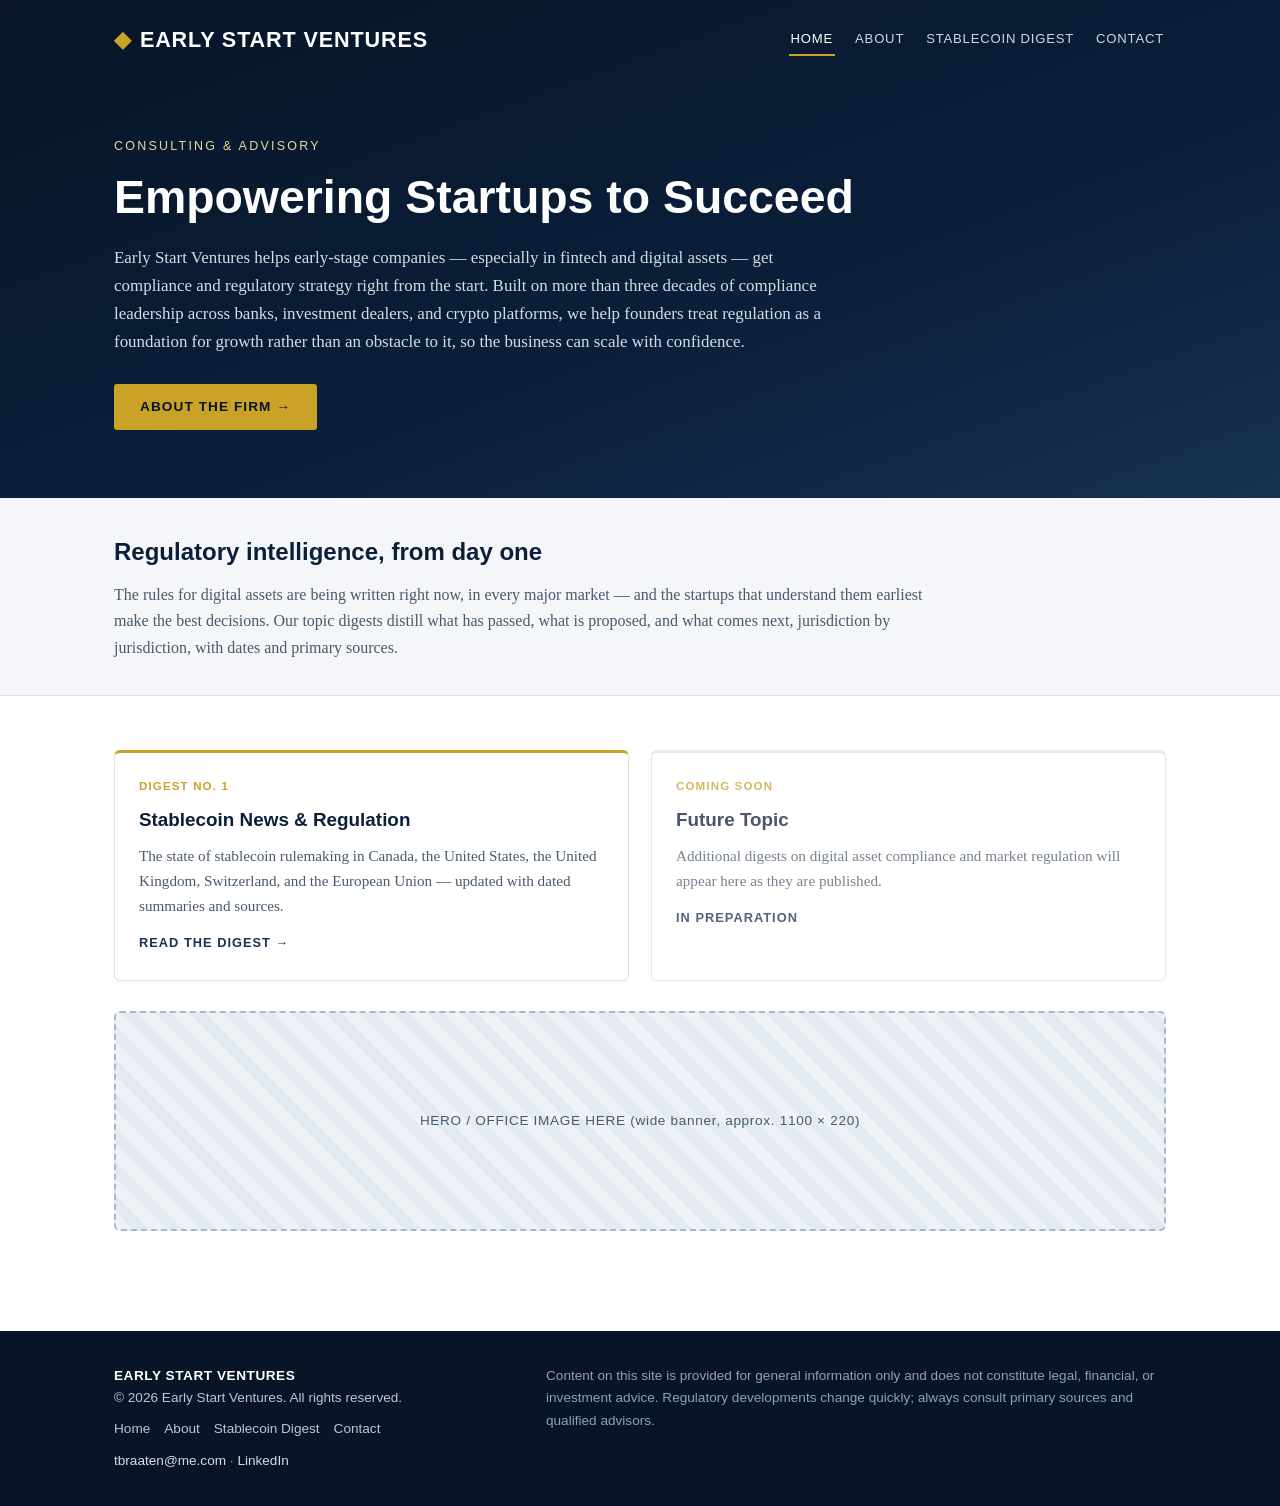
==== index.html @ daec95ac "Initial version of the Early Start Ventures website Co-Authored-By: Claude Fable 5 <noreply@anthropi" ====
<!DOCTYPE html>
<html lang="en">
<head>
<meta charset="UTF-8">
<meta name="viewport" content="width=device-width, initial-scale=1.0">
<title>Early Start Ventures — Digital Asset Compliance &amp; Regulatory Intelligence</title>
<meta name="description" content="Early Start Ventures — consulting and advisory in digital asset compliance and regulatory intelligence, led by compliance executive Torstein Braaten.">
<link rel="stylesheet" href="styles.css">
</head>
<body>

<header class="site">
  <div class="topbar">
    <a class="brand" href="index.html"><span class="mark">&#9670;</span>EARLY START VENTURES</a>
    <nav class="main" aria-label="Site navigation">
      <a href="index.html" class="active">Home</a>
      <a href="about.html">About</a>
      <a href="stablecoins.html">Stablecoin Digest</a>
      <a href="contact.html">Contact</a>
    </nav>
  </div>
  <div class="hero">
    <div class="kicker">Consulting &amp; Advisory</div>
    <h1>Empowering Startups to Succeed</h1>
    <p class="lede">Early Start Ventures helps early-stage companies — especially in fintech and digital assets — get compliance and regulatory strategy right from the start. Built on more than three decades of compliance leadership across banks, investment dealers, and crypto platforms, we help founders treat regulation as a foundation for growth rather than an obstacle to it, so the business can scale with confidence.</p>
    <a class="cta" href="about.html">About the firm &rarr;</a>
  </div>
</header>

<div class="band">
  <div class="band-inner">
    <h2>Regulatory intelligence, from day one</h2>
    <p>The rules for digital assets are being written right now, in every major market — and the startups that understand them earliest make the best decisions. Our topic digests distill what has passed, what is proposed, and what comes next, jurisdiction by jurisdiction, with dates and primary sources.</p>
  </div>
</div>

<main class="page">
  <div class="cards">
    <a class="card" href="stablecoins.html">
      <div class="tag">Digest No. 1</div>
      <h3>Stablecoin News &amp; Regulation</h3>
      <p>The state of stablecoin rulemaking in Canada, the United States, the United Kingdom, Switzerland, and the European Union — updated with dated summaries and sources.</p>
      <span class="go">Read the digest &rarr;</span>
    </a>
    <a class="card coming" href="index.html#" aria-disabled="true">
      <div class="tag">Coming soon</div>
      <h3>Future Topic</h3>
      <p>Additional digests on digital asset compliance and market regulation will appear here as they are published.</p>
      <span class="go">In preparation</span>
    </a>
  </div>

  <div class="img-placeholder banner">HERO / OFFICE IMAGE HERE (wide banner, approx. 1100 &times; 220)</div>
</main>

<footer class="site">
  <div class="foot-inner">
    <div>
      <div class="fbrand">EARLY START VENTURES</div>
      <div>&copy; <span id="year">2026</span> Early Start Ventures. All rights reserved.</div>
      <nav class="foot" aria-label="Footer navigation">
        <a href="index.html">Home</a>
        <a href="about.html">About</a>
        <a href="stablecoins.html">Stablecoin Digest</a>
        <a href="contact.html">Contact</a>
      </nav>
      <div class="foot-contact">
        <a href="mailto:tbraaten@me.com">tbraaten@me.com</a>
        <span aria-hidden="true">&middot;</span>
        <a href="https://www.linkedin.com/in/torsteinbraaten/" target="_blank" rel="noopener">LinkedIn</a>
      </div>
    </div>
    <div class="disclaimer">Content on this site is provided for general information only and does not constitute legal, financial, or investment advice. Regulatory developments change quickly; always consult primary sources and qualified advisors.</div>
  </div>
</footer>

<script>
  document.getElementById('year').textContent = new Date().getFullYear();
</script>

</body>
</html>
---- styles.css ----
/* ==========================================================
   Early Start Ventures — shared stylesheet for all pages
   Dark navy / white professional finance look
   ========================================================== */

:root {
  --navy: #0b1f3a;
  --navy-deep: #071527;
  --navy-soft: #16324f;
  --accent: #c9a227;       /* muted gold */
  --accent-soft: #e8d8a0;
  --ink: #1c2733;
  --ink-soft: #4a5a6a;
  --paper: #ffffff;
  --paper-soft: #f4f6f9;
  --line: #dde3ea;
}

* { margin: 0; padding: 0; box-sizing: border-box; }
html { scroll-behavior: smooth; }
body {
  font-family: Georgia, 'Times New Roman', serif;
  color: var(--ink);
  background: var(--paper);
  line-height: 1.65;
}
h1, h2, h3, .sans {
  font-family: 'Segoe UI', 'Helvetica Neue', Arial, sans-serif;
}
a { color: var(--navy-soft); }
a:hover { color: var(--accent); }
.wrap { max-width: 1100px; margin: 0 auto; padding: 0 24px; }

/* ============ HEADER & NAV ============ */
header.site {
  background: linear-gradient(160deg, var(--navy-deep) 0%, var(--navy) 60%, var(--navy-soft) 100%);
  color: #fff;
}
.topbar {
  max-width: 1100px;
  margin: 0 auto;
  padding: 22px 24px;
  display: flex;
  align-items: center;
  justify-content: space-between;
  flex-wrap: wrap;
  gap: 12px;
}
.brand {
  font-family: 'Segoe UI', 'Helvetica Neue', Arial, sans-serif;
  font-size: 1.35rem;
  font-weight: 600;
  letter-spacing: 0.04em;
  color: #fff;
  text-decoration: none;
}
.brand .mark { color: var(--accent); margin-right: 8px; }
nav.main {
  display: flex;
  flex-wrap: wrap;
  gap: 4px 18px;
  font-family: 'Segoe UI', Arial, sans-serif;
  font-size: 0.82rem;
  letter-spacing: 0.06em;
  text-transform: uppercase;
}
nav.main a {
  color: #cfd9e4;
  text-decoration: none;
  padding: 4px 2px;
  border-bottom: 2px solid transparent;
}
nav.main a:hover { color: #fff; border-bottom-color: var(--accent); }
nav.main a.active { color: #fff; border-bottom-color: var(--accent); }

/* ============ HERO ============ */
.hero {
  max-width: 1100px;
  margin: 0 auto;
  padding: 56px 24px 68px;
}
.hero .kicker {
  font-family: 'Segoe UI', Arial, sans-serif;
  color: var(--accent-soft);
  text-transform: uppercase;
  letter-spacing: 0.18em;
  font-size: 0.78rem;
  margin-bottom: 14px;
}
.hero h1 {
  font-size: clamp(1.9rem, 4vw, 2.9rem);
  font-weight: 650;
  line-height: 1.2;
  max-width: 780px;
  color: #fff;
}
.hero p.lede {
  margin-top: 18px;
  max-width: 720px;
  color: #d4dde6;
  font-size: 1.06rem;
}
.hero .updated {
  margin-top: 26px;
  font-family: 'Segoe UI', Arial, sans-serif;
  font-size: 0.8rem;
  color: #9fb0c1;
  letter-spacing: 0.05em;
}
.hero .cta {
  display: inline-block;
  margin-top: 28px;
  font-family: 'Segoe UI', Arial, sans-serif;
  font-size: 0.85rem;
  letter-spacing: 0.08em;
  text-transform: uppercase;
  color: var(--navy-deep);
  background: var(--accent);
  padding: 12px 26px;
  border-radius: 3px;
  text-decoration: none;
  font-weight: 600;
}
.hero .cta:hover { background: var(--accent-soft); color: var(--navy-deep); }

/* ============ BANDS & SECTIONS ============ */
.band { background: var(--paper-soft); border-bottom: 1px solid var(--line); }
.band-inner { max-width: 1100px; margin: 0 auto; padding: 34px 24px; }
.band h2 { color: var(--navy); font-size: 1.5rem; font-weight: 650; }
.band p { margin-top: 10px; max-width: 820px; color: var(--ink-soft); }

main.page { max-width: 1100px; margin: 0 auto; padding: 24px 24px 60px; }

.section-title {
  color: var(--navy);
  font-size: 1.6rem;
  font-weight: 650;
  margin-top: 40px;
}
.section-title:first-child { margin-top: 30px; }

/* ============ TOPIC CARDS (home page) ============ */
.cards {
  margin-top: 30px;
  display: grid;
  grid-template-columns: repeat(auto-fit, minmax(280px, 1fr));
  gap: 22px;
}
a.card {
  display: block;
  background: var(--paper);
  border: 1px solid var(--line);
  border-top: 3px solid var(--accent);
  border-radius: 6px;
  padding: 24px;
  text-decoration: none;
  color: var(--ink);
  box-shadow: 0 1px 3px rgba(11, 31, 58, 0.06);
  transition: box-shadow 0.15s ease, transform 0.15s ease;
}
a.card:hover {
  box-shadow: 0 4px 14px rgba(11, 31, 58, 0.14);
  transform: translateY(-2px);
  color: var(--ink);
}
a.card .tag {
  font-family: 'Segoe UI', Arial, sans-serif;
  font-size: 0.72rem;
  letter-spacing: 0.1em;
  text-transform: uppercase;
  color: var(--accent);
  font-weight: 600;
}
a.card h3 { margin-top: 8px; color: var(--navy); font-size: 1.18rem; font-weight: 650; }
a.card p { margin-top: 8px; color: var(--ink-soft); font-size: 0.95rem; }
a.card .go {
  display: inline-block;
  margin-top: 14px;
  font-family: 'Segoe UI', Arial, sans-serif;
  font-size: 0.8rem;
  letter-spacing: 0.08em;
  text-transform: uppercase;
  color: var(--navy-soft);
  font-weight: 600;
}
a.card:hover .go { color: var(--accent); }
a.card.coming {
  border-top-color: var(--line);
  opacity: 0.75;
  cursor: default;
}
a.card.coming:hover { box-shadow: 0 1px 3px rgba(11,31,58,0.06); transform: none; }

/* ============ JURISDICTION DIGEST (stablecoins page) ============ */
section.jurisdiction {
  padding: 44px 0 36px;
  border-bottom: 1px solid var(--line);
  scroll-margin-top: 20px;
}
section.jurisdiction:last-of-type { border-bottom: none; }
.sec-head { display: flex; align-items: baseline; gap: 14px; flex-wrap: wrap; }
.sec-head h2 { color: var(--navy); font-size: 1.6rem; font-weight: 650; }
.sec-head .status {
  font-family: 'Segoe UI', Arial, sans-serif;
  font-size: 0.72rem;
  letter-spacing: 0.1em;
  text-transform: uppercase;
  color: var(--navy);
  background: #eef2f7;
  border: 1px solid var(--line);
  border-left: 3px solid var(--accent);
  padding: 4px 10px;
  border-radius: 3px;
}
.sec-summary { margin-top: 14px; max-width: 860px; color: var(--ink-soft); font-size: 1.02rem; }
.items { margin-top: 26px; display: grid; gap: 18px; }
article.item {
  background: var(--paper);
  border: 1px solid var(--line);
  border-radius: 6px;
  padding: 20px 22px;
  box-shadow: 0 1px 3px rgba(11, 31, 58, 0.06);
}
article.item .date {
  font-family: 'Segoe UI', Arial, sans-serif;
  font-size: 0.75rem;
  font-weight: 600;
  letter-spacing: 0.1em;
  text-transform: uppercase;
  color: var(--accent);
}
article.item h3 { margin-top: 6px; color: var(--navy); font-size: 1.12rem; font-weight: 640; }
article.item p { margin-top: 8px; color: var(--ink); font-size: 0.97rem; }
article.item .src {
  margin-top: 10px;
  font-family: 'Segoe UI', Arial, sans-serif;
  font-size: 0.82rem;
  color: var(--ink-soft);
}
nav.jump {
  display: flex;
  flex-wrap: wrap;
  gap: 4px 14px;
  font-family: 'Segoe UI', Arial, sans-serif;
  font-size: 0.82rem;
  letter-spacing: 0.06em;
  text-transform: uppercase;
  margin-top: 16px;
}
nav.jump a { color: var(--navy-soft); text-decoration: none; border-bottom: 2px solid transparent; padding: 2px 0; }
nav.jump a:hover { color: var(--accent); border-bottom-color: var(--accent); }

/* ============ ABOUT PAGE ============ */
.bio-grid {
  display: grid;
  grid-template-columns: 280px 1fr;
  gap: 36px;
  margin-top: 34px;
  align-items: start;
}
.bio-text p { margin-top: 16px; font-size: 1.02rem; }
.bio-text p:first-child { margin-top: 0; }
.credentials {
  margin-top: 28px;
  background: var(--paper-soft);
  border: 1px solid var(--line);
  border-left: 3px solid var(--accent);
  border-radius: 4px;
  padding: 18px 22px;
}
.credentials h3 {
  color: var(--navy);
  font-size: 0.85rem;
  letter-spacing: 0.1em;
  text-transform: uppercase;
}
.credentials ul { margin: 10px 0 0 18px; color: var(--ink-soft); font-size: 0.95rem; }
.credentials li { margin-top: 4px; }

/* ============ PLACEHOLDER IMAGE BOXES ============ */
.img-placeholder {
  background: repeating-linear-gradient(45deg, #eef2f7, #eef2f7 12px, #e4eaf1 12px, #e4eaf1 24px);
  border: 2px dashed #a9b8c8;
  border-radius: 6px;
  display: flex;
  align-items: center;
  justify-content: center;
  text-align: center;
  color: var(--ink-soft);
  font-family: 'Segoe UI', Arial, sans-serif;
  font-size: 0.85rem;
  letter-spacing: 0.05em;
  padding: 12px;
}
.img-placeholder.headshot { width: 280px; height: 340px; }
.img-placeholder.banner { width: 100%; height: 220px; margin-top: 30px; }

/* ============ CONTACT PAGE ============ */
.contact-box {
  margin-top: 34px;
  max-width: 640px;
  background: var(--paper);
  border: 1px solid var(--line);
  border-top: 3px solid var(--accent);
  border-radius: 6px;
  padding: 30px 32px;
  box-shadow: 0 1px 3px rgba(11, 31, 58, 0.06);
}
.contact-box h2 { color: var(--navy); font-size: 1.3rem; font-weight: 650; }
.contact-row {
  display: flex;
  gap: 14px;
  margin-top: 20px;
  align-items: baseline;
}
.contact-row .label {
  font-family: 'Segoe UI', Arial, sans-serif;
  font-size: 0.75rem;
  font-weight: 600;
  letter-spacing: 0.1em;
  text-transform: uppercase;
  color: var(--accent);
  min-width: 90px;
}
.contact-row .value { color: var(--ink); }
.contact-box a { text-decoration: none; font-weight: 600; }
.contact-box a:hover { text-decoration: underline; }
.li-icon { vertical-align: -2px; margin-right: 4px; }

/* ============ FOOTER ============ */
footer.site {
  background: var(--navy-deep);
  color: #b9c6d3;
  font-family: 'Segoe UI', Arial, sans-serif;
  font-size: 0.85rem;
  margin-top: 40px;
}
.foot-inner {
  max-width: 1100px;
  margin: 0 auto;
  padding: 34px 24px;
  display: flex;
  justify-content: space-between;
  flex-wrap: wrap;
  gap: 16px;
}
footer.site .fbrand { color: #fff; font-weight: 600; letter-spacing: 0.04em; }
footer.site .disclaimer { max-width: 620px; color: #8fa1b3; }
footer.site nav.foot {
  display: flex;
  gap: 14px;
  margin-top: 8px;
  flex-wrap: wrap;
}
footer.site nav.foot a { color: #b9c6d3; text-decoration: none; }
footer.site nav.foot a:hover { color: var(--accent-soft); }
footer.site .foot-contact { margin-top: 10px; color: #8fa1b3; }
footer.site .foot-contact a { color: #d4dde6; text-decoration: none; }
footer.site .foot-contact a:hover { color: var(--accent-soft); }

@media (max-width: 720px) {
  .topbar { flex-direction: column; align-items: flex-start; }
  .bio-grid { grid-template-columns: 1fr; }
  .img-placeholder.headshot { width: 100%; max-width: 320px; }
}
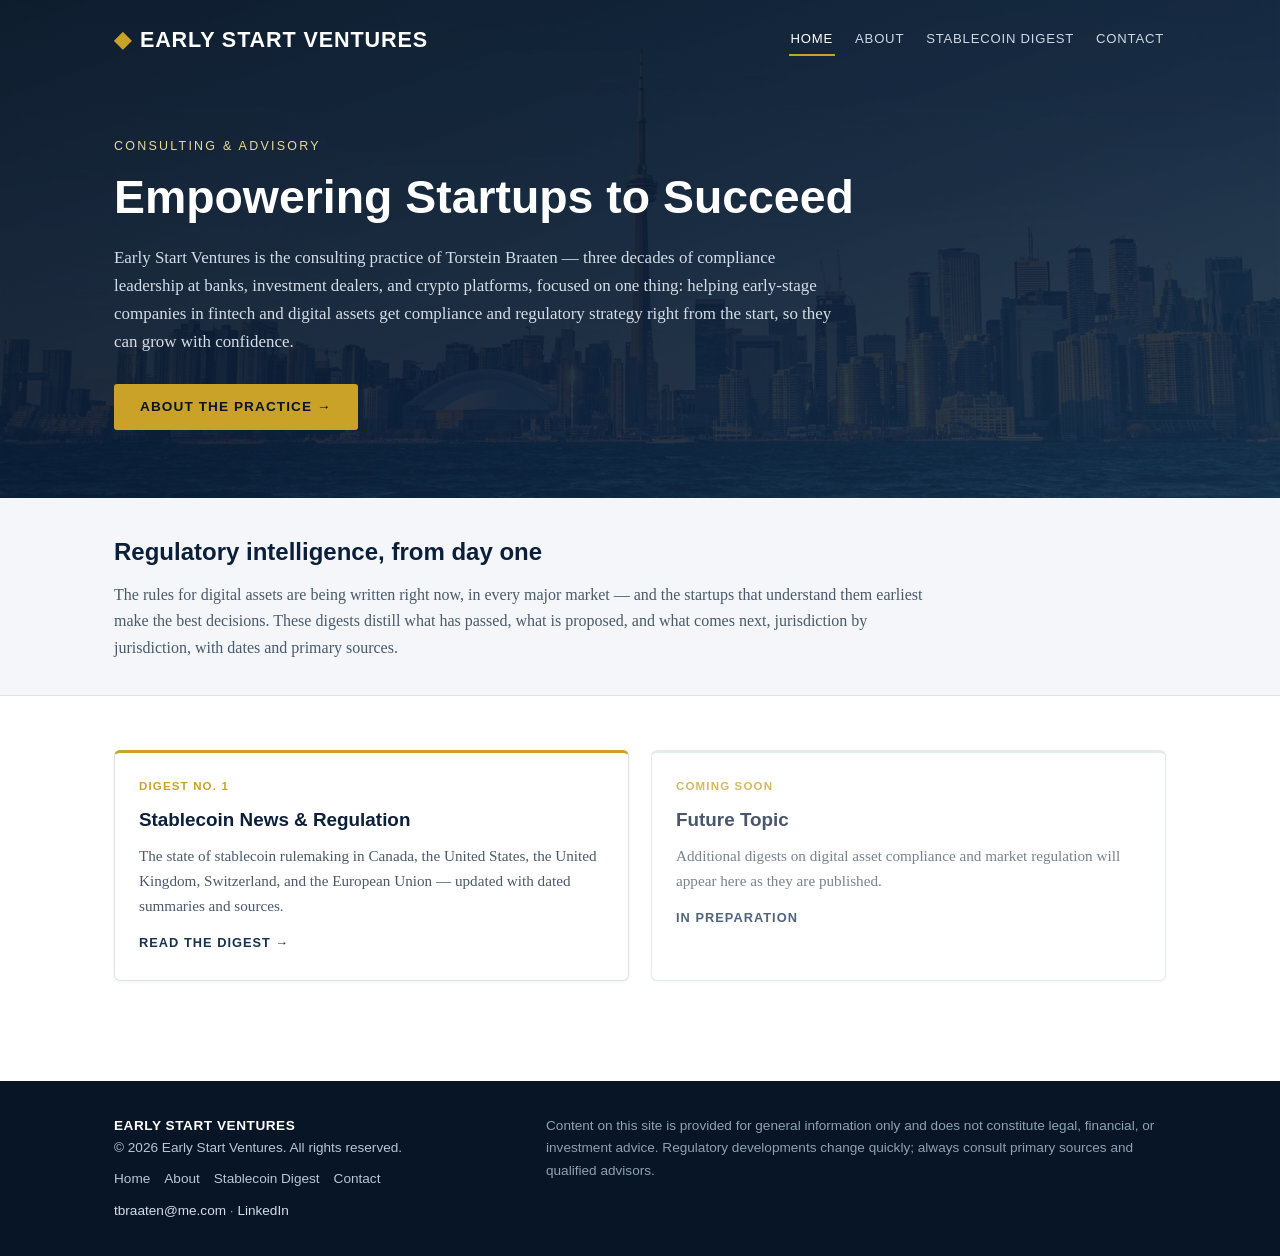
==== commit fd28eeb1: "Small-practice tone, real photos, image optimization - Reworked copy site-wide to understated single" ====
--- a/index.html
+++ b/index.html
@@ -9,7 +9,7 @@
 </head>
 <body>
 
-<header class="site">
+<header class="site hero-photo">
   <div class="topbar">
     <a class="brand" href="index.html"><span class="mark">&#9670;</span>EARLY START VENTURES</a>
     <nav class="main" aria-label="Site navigation">
@@ -22,15 +22,15 @@
   <div class="hero">
     <div class="kicker">Consulting &amp; Advisory</div>
     <h1>Empowering Startups to Succeed</h1>
-    <p class="lede">Early Start Ventures helps early-stage companies — especially in fintech and digital assets — get compliance and regulatory strategy right from the start. Built on more than three decades of compliance leadership across banks, investment dealers, and crypto platforms, we help founders treat regulation as a foundation for growth rather than an obstacle to it, so the business can scale with confidence.</p>
-    <a class="cta" href="about.html">About the firm &rarr;</a>
+    <p class="lede">Early Start Ventures is the consulting practice of Torstein Braaten — three decades of compliance leadership at banks, investment dealers, and crypto platforms, focused on one thing: helping early-stage companies in fintech and digital assets get compliance and regulatory strategy right from the start, so they can grow with confidence.</p>
+    <a class="cta" href="about.html">About the practice &rarr;</a>
   </div>
 </header>
 
 <div class="band">
   <div class="band-inner">
     <h2>Regulatory intelligence, from day one</h2>
-    <p>The rules for digital assets are being written right now, in every major market — and the startups that understand them earliest make the best decisions. Our topic digests distill what has passed, what is proposed, and what comes next, jurisdiction by jurisdiction, with dates and primary sources.</p>
+    <p>The rules for digital assets are being written right now, in every major market — and the startups that understand them earliest make the best decisions. These digests distill what has passed, what is proposed, and what comes next, jurisdiction by jurisdiction, with dates and primary sources.</p>
   </div>
 </div>
 
@@ -50,7 +50,6 @@
     </a>
   </div>
 
-  <div class="img-placeholder banner">HERO / OFFICE IMAGE HERE (wide banner, approx. 1100 &times; 220)</div>
 </main>
 
 <footer class="site">
--- a/styles.css
+++ b/styles.css
@@ -277,23 +277,20 @@
 .credentials ul { margin: 10px 0 0 18px; color: var(--ink-soft); font-size: 0.95rem; }
 .credentials li { margin-top: 4px; }
 
-/* ============ PLACEHOLDER IMAGE BOXES ============ */
-.img-placeholder {
-  background: repeating-linear-gradient(45deg, #eef2f7, #eef2f7 12px, #e4eaf1 12px, #e4eaf1 24px);
-  border: 2px dashed #a9b8c8;
+/* ============ PHOTOS ============ */
+img.headshot {
+  width: 100%;
+  max-width: 280px;
+  height: auto;
+  display: block;
   border-radius: 6px;
-  display: flex;
-  align-items: center;
-  justify-content: center;
-  text-align: center;
-  color: var(--ink-soft);
-  font-family: 'Segoe UI', Arial, sans-serif;
-  font-size: 0.85rem;
-  letter-spacing: 0.05em;
-  padding: 12px;
-}
-.img-placeholder.headshot { width: 280px; height: 340px; }
-.img-placeholder.banner { width: 100%; height: 220px; margin-top: 30px; }
+  box-shadow: 0 2px 12px rgba(11, 31, 58, 0.18);
+}
+header.site.hero-photo {
+  background:
+    linear-gradient(160deg, rgba(7, 21, 39, 0.94) 0%, rgba(11, 31, 58, 0.91) 55%, rgba(22, 50, 79, 0.87) 100%),
+    url('images/toronto-skyline.jpg') center 70% / cover no-repeat;
+}
 
 /* ============ CONTACT PAGE ============ */
 .contact-box {
@@ -361,5 +358,4 @@
 @media (max-width: 720px) {
   .topbar { flex-direction: column; align-items: flex-start; }
   .bio-grid { grid-template-columns: 1fr; }
-  .img-placeholder.headshot { width: 100%; max-width: 320px; }
-}
+}
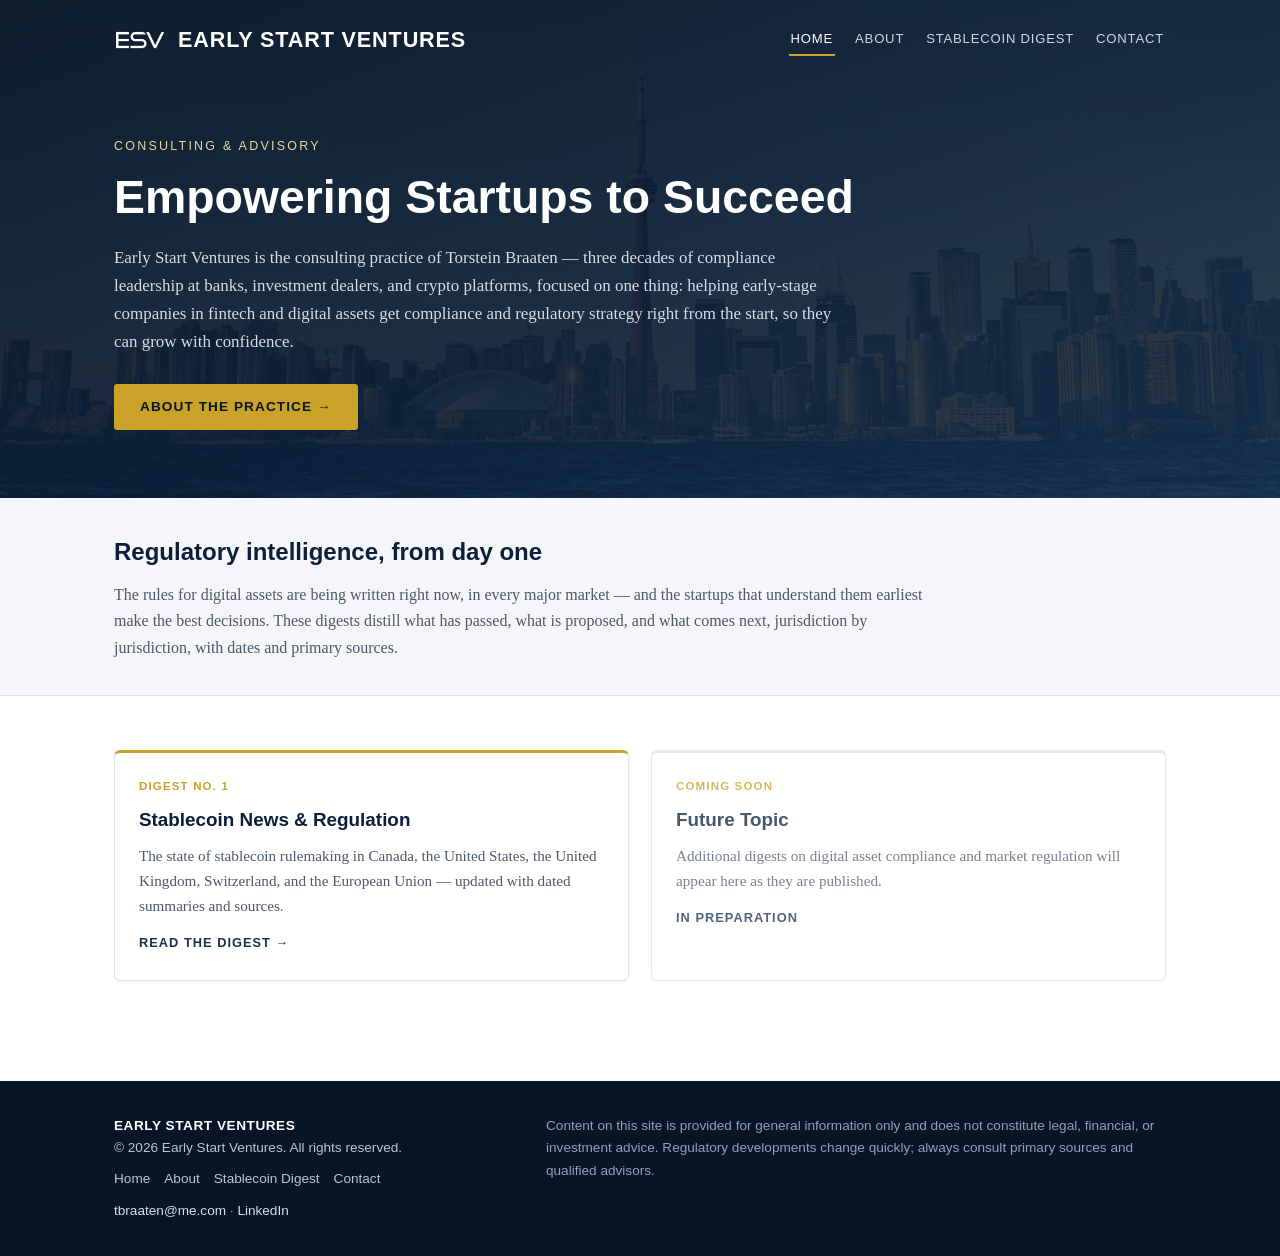
==== commit 8e29a8b9: "Add ESV logo to header and browser-tab favicon - logo-white.png: wordmark recolored white on transpa" ====
--- a/index.html
+++ b/index.html
@@ -6,12 +6,13 @@
 <title>Early Start Ventures — Digital Asset Compliance &amp; Regulatory Intelligence</title>
 <meta name="description" content="Early Start Ventures — consulting and advisory in digital asset compliance and regulatory intelligence, led by compliance executive Torstein Braaten.">
 <link rel="stylesheet" href="styles.css">
+<link rel="icon" type="image/png" href="images/favicon.png">
 </head>
 <body>
 
 <header class="site hero-photo">
   <div class="topbar">
-    <a class="brand" href="index.html"><span class="mark">&#9670;</span>EARLY START VENTURES</a>
+    <a class="brand" href="index.html"><img class="brand-logo" src="images/logo-white.png" alt="">EARLY START VENTURES</a>
     <nav class="main" aria-label="Site navigation">
       <a href="index.html" class="active">Home</a>
       <a href="about.html">About</a>
--- a/styles.css
+++ b/styles.css
@@ -53,8 +53,15 @@
   letter-spacing: 0.04em;
   color: #fff;
   text-decoration: none;
-}
-.brand .mark { color: var(--accent); margin-right: 8px; }
+  display: flex;
+  align-items: center;
+  gap: 12px;
+}
+.brand-logo {
+  height: 20px;
+  width: auto;
+  display: block;
+}
 nav.main {
   display: flex;
   flex-wrap: wrap;
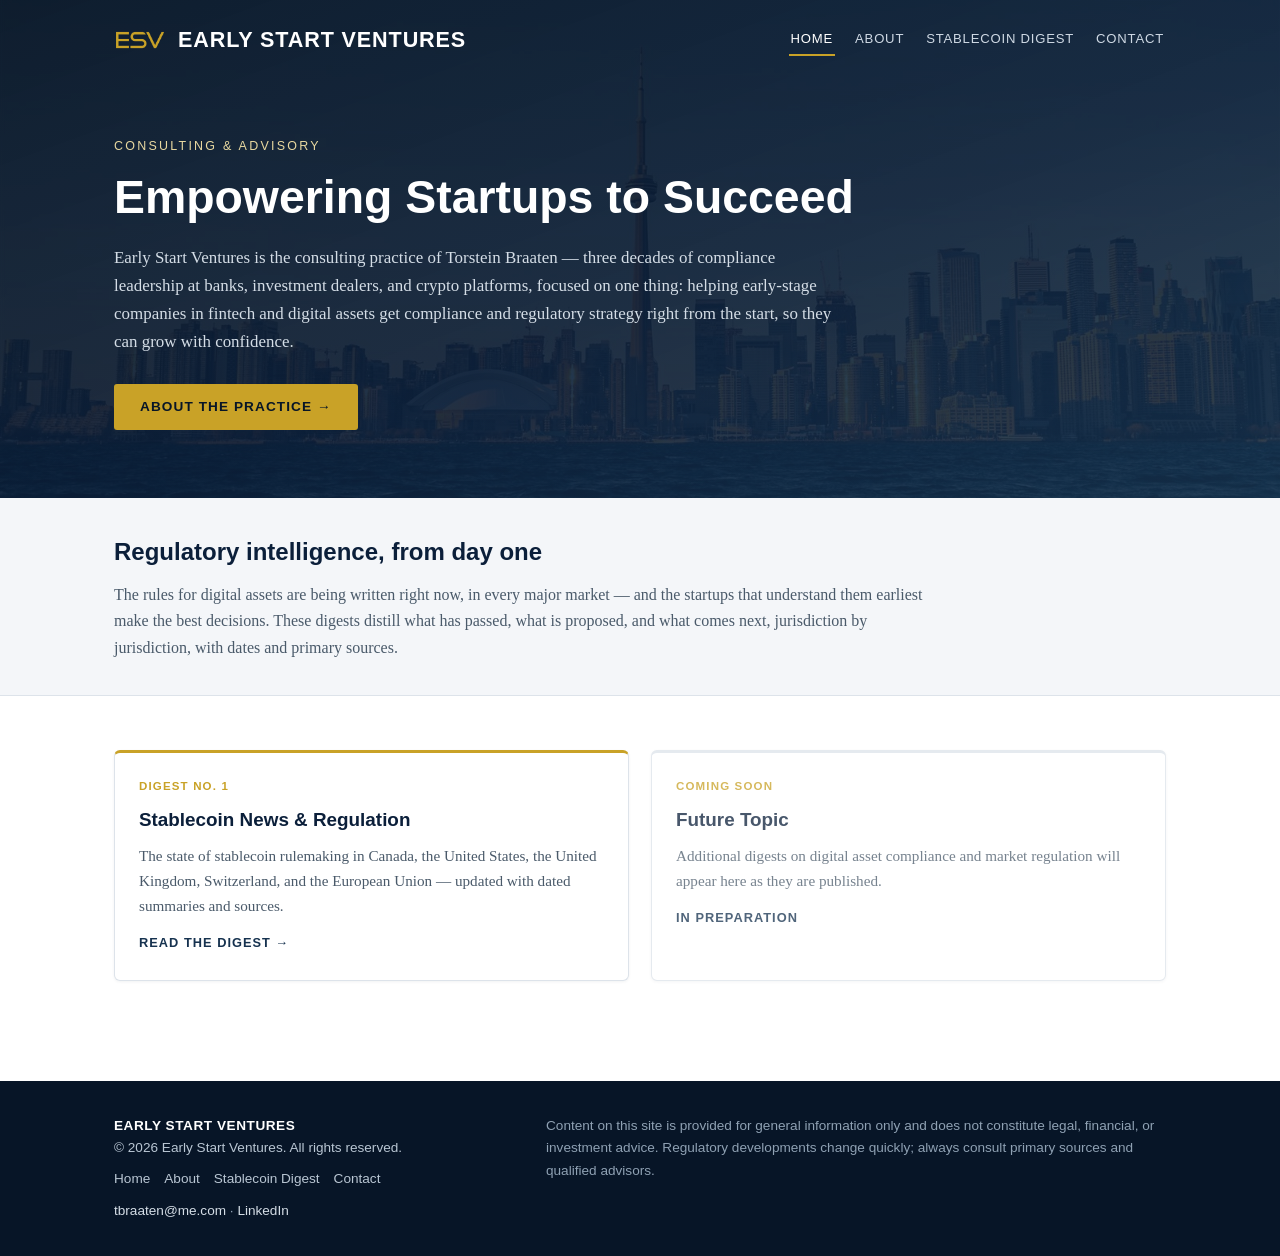
==== commit 2df8044d: "Switch header logo from white to muted gold accent Co-Authored-By: Claude Fable 5 <noreply@anthropic" ====
--- a/index.html
+++ b/index.html
@@ -12,7 +12,7 @@
 
 <header class="site hero-photo">
   <div class="topbar">
-    <a class="brand" href="index.html"><img class="brand-logo" src="images/logo-white.png" alt="">EARLY START VENTURES</a>
+    <a class="brand" href="index.html"><img class="brand-logo" src="images/logo-gold.png" alt="">EARLY START VENTURES</a>
     <nav class="main" aria-label="Site navigation">
       <a href="index.html" class="active">Home</a>
       <a href="about.html">About</a>
